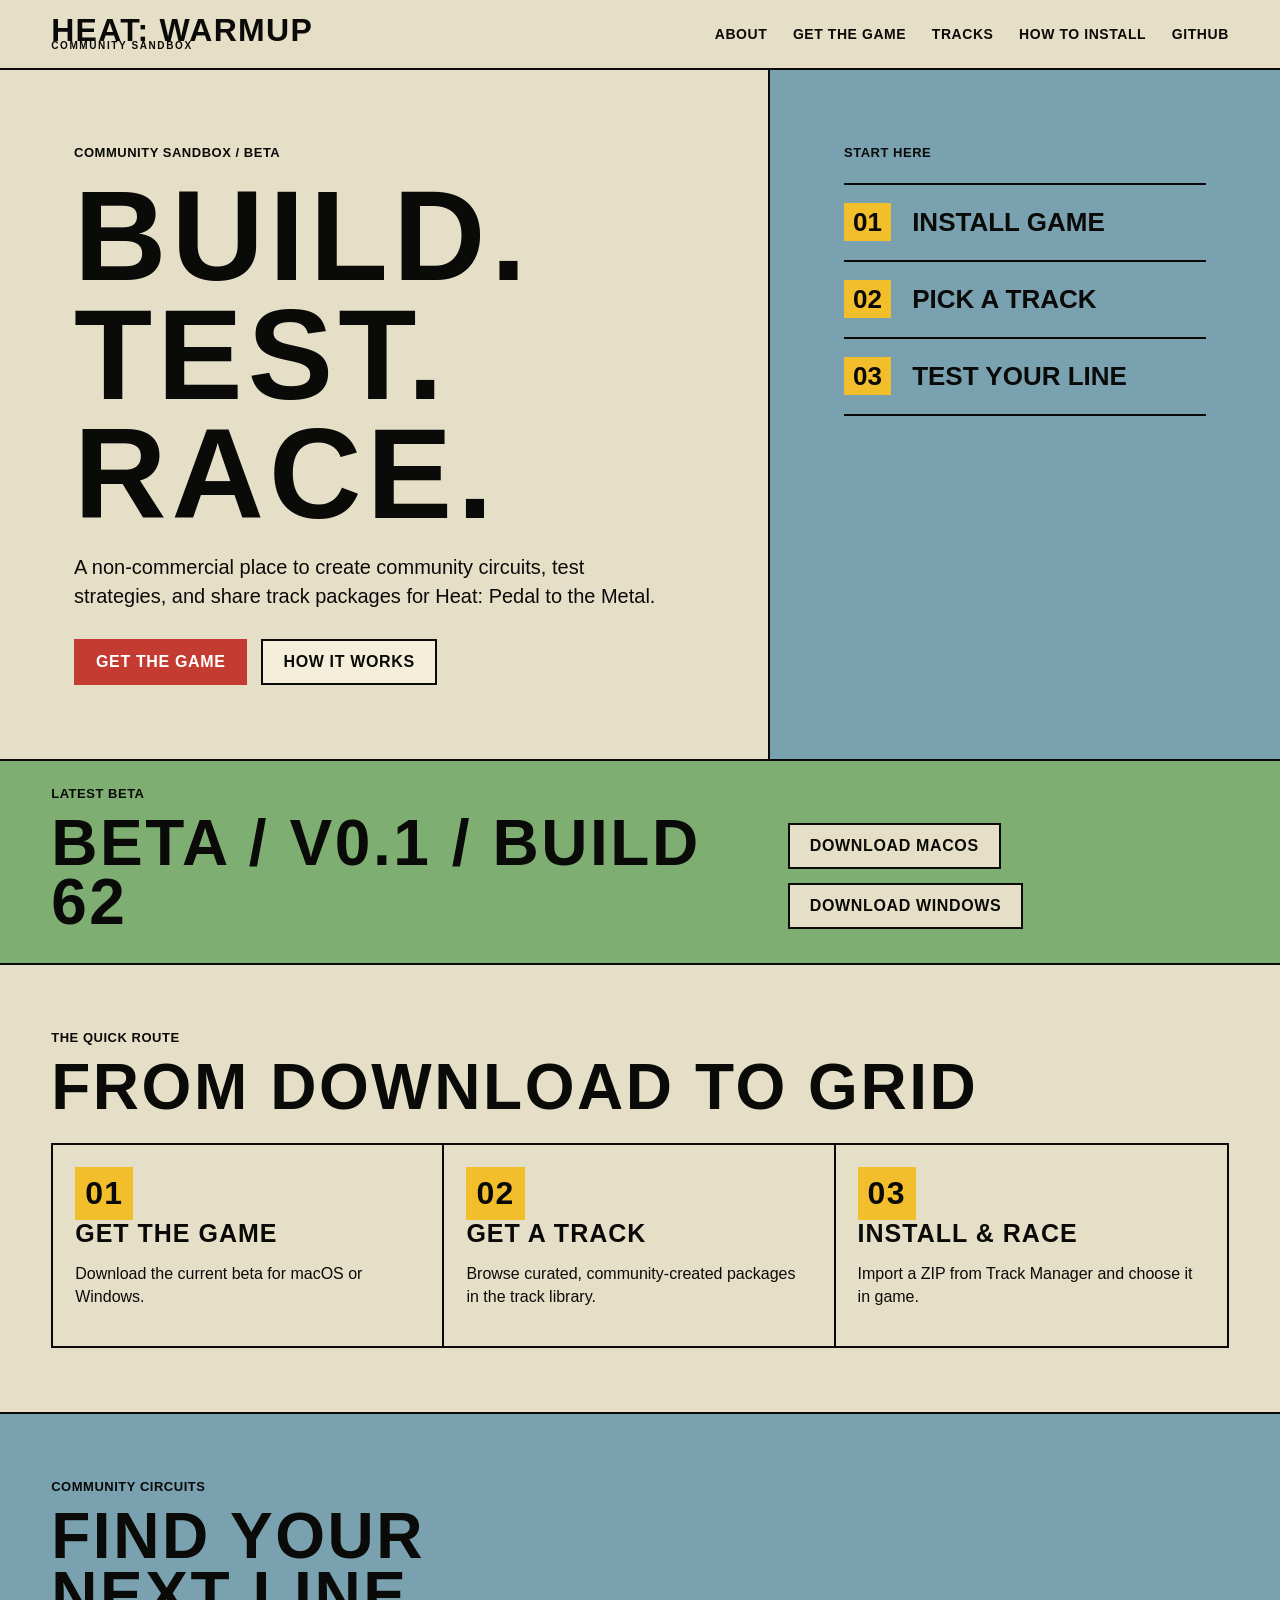
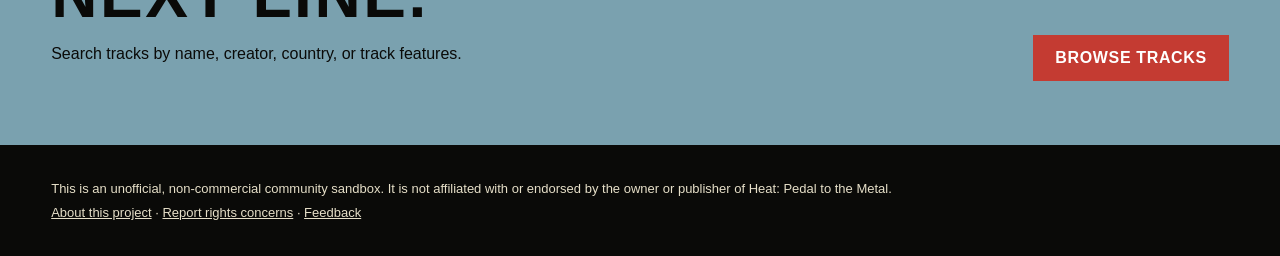
==== index.html @ 840466ec "Publish the community site and the first four supported tracks. Friends can download the game and th" ====
<!doctype html>
<html lang="en">
<head>
  <meta charset="utf-8">
  <meta name="viewport" content="width=device-width, initial-scale=1">
  <meta name="description" content="A non-commercial sandbox for community-created race tracks and strategy testing.">
  <title>HEAT: WARMUP — Community Sandbox</title>
  <link rel="stylesheet" href="assets/site.css">
</head>
<body>
  <a class="skip-link" href="#main">Skip to content</a>
  <header class="site-header">
    <a class="brand" href="index.html">HEAT: WARMUP <small>COMMUNITY SANDBOX</small></a>
    <nav aria-label="Main navigation">
      <a href="about.html">About</a><a href="#download">Get the game</a><a href="tracks.html">Tracks</a><a href="guide.html">How to install</a><a href="https://github.com/w1nterl0ng/heat-public">GitHub</a>
    </nav>
  </header>
  <main id="main">
    <section class="hero grid">
      <div>
        <p class="eyebrow">COMMUNITY SANDBOX / BETA</p>
        <h1>BUILD.<br>TEST.<br>RACE.</h1>
        <p class="lead">A non-commercial place to create community circuits, test strategies, and share track packages for Heat: Pedal to the Metal.</p>
        <div class="actions"><a class="button red" href="#download">GET THE GAME</a><a class="button" href="guide.html">HOW IT WORKS</a></div>
      </div>
      <aside class="pit-card" aria-label="Sandbox objectives">
        <p class="eyebrow">START HERE</p>
        <ol><li><b>01</b> INSTALL GAME</li><li><b>02</b> PICK A TRACK</li><li><b>03</b> TEST YOUR LINE</li></ol>
      </aside>
    </section>
    <section id="download" class="band green">
      <div><p class="eyebrow">LATEST BETA</p><h2 data-release-version>CHECKING RELEASE…</h2></div>
      <div class="platform-links" data-release-links><a class="button light" href="https://github.com/w1nterl0ng/heat-public/releases">VIEW DOWNLOADS</a></div>
    </section>
    <section class="section">
      <p class="eyebrow">THE QUICK ROUTE</p><h2>FROM DOWNLOAD TO GRID</h2>
      <div class="steps">
        <article><span>01</span><h3>GET THE GAME</h3><p>Download the current beta for macOS or Windows.</p></article>
        <article><span>02</span><h3>GET A TRACK</h3><p>Browse curated, community-created packages in the track library.</p></article>
        <article><span>03</span><h3>INSTALL & RACE</h3><p>Import a ZIP from Track Manager and choose it in game.</p></article>
      </div>
    </section>
    <section class="callout grid">
      <div><p class="eyebrow">COMMUNITY CIRCUITS</p><h2>FIND YOUR<br>NEXT LINE.</h2><p>Search tracks by name, creator, country, or track features.</p></div>
      <a class="button red align-end" href="tracks.html">BROWSE TRACKS</a>
    </section>
  </main>
  <footer><p>This is an unofficial, non-commercial community sandbox. It is not affiliated with or endorsed by the owner or publisher of Heat: Pedal to the Metal.</p><p><a href="about.html">About this project</a> · <a href="rights.html">Report rights concerns</a> · <a href="https://github.com/w1nterl0ng/heat-public/issues">Feedback</a></p></footer>
  <script src="assets/site.js"></script>
</body>
</html>
---- assets/site.css ----
:root{--paper:#e6dfc8;--panel:#f4eedb;--ink:#0a0a08;--line:#5e5b52;--green:#7eae72;--blue:#7aa1af;--red:#c43b32;--yellow:#f2be2b;--muted:#8e8772;--display:"Arial Narrow","Roboto Condensed",Impact,sans-serif;--body:Arial,Helvetica,sans-serif}
*{box-sizing:border-box}html{scroll-behavior:smooth}body{margin:0;background:var(--paper);color:var(--ink);font-family:var(--body);line-height:1.45}.skip-link{position:absolute;left:-999px}.skip-link:focus{left:1rem;top:1rem;background:white;padding:.5rem;z-index:9}a{color:inherit}a:focus-visible,button:focus-visible,input:focus-visible{outline:3px solid var(--blue);outline-offset:3px}.site-header{border-bottom:2px solid var(--ink);display:flex;align-items:center;justify-content:space-between;min-height:70px;padding:10px clamp(18px,4vw,54px);gap:20px}.brand,.site-header nav a,h1,h2,h3,.eyebrow,.button,.steps span,.filter,.track-meta{font-family:var(--display);font-weight:800;letter-spacing:.04em}.brand{font-size:32px;line-height:.75;text-decoration:none}.brand small{display:block;font-family:var(--body);font-size:10px;letter-spacing:.16em}.site-header nav{display:flex;gap:clamp(10px,2vw,28px);font-size:14px;text-transform:uppercase}.site-header nav a{text-decoration:none}.site-header nav a:hover{text-decoration:underline}.grid{display:grid;grid-template-columns:3fr 2fr}.hero{min-height:450px;border-bottom:2px solid var(--ink)}.hero>div,.hero aside{padding:clamp(30px,6vw,74px)}.hero aside{border-left:2px solid var(--ink);background:var(--blue)}.eyebrow{font-size:13px;margin:0 0 10px}h1,h2,h3{line-height:.93;margin:.1em 0;text-transform:uppercase}h1{font-size:clamp(66px,10vw,140px)}h2{font-size:clamp(40px,5vw,70px)}h3{font-size:25px}.lead{max-width:590px;font-size:20px}.actions,.platform-links{display:flex;gap:14px;flex-wrap:wrap;margin-top:28px}.button{display:inline-block;border:2px solid var(--ink);padding:13px 20px;text-decoration:none;font-size:16px;line-height:1;background:var(--panel)}.button:hover{background:var(--ink);color:var(--paper)}.button.red{background:var(--red);color:white;border-color:var(--red)}.button.light{background:var(--paper)}.pit-card ol{list-style:none;padding:0;margin:20px 0}.pit-card li{border-top:2px solid var(--ink);font:700 26px var(--display);padding:22px 0}.pit-card li:last-child{border-bottom:2px solid var(--ink)}.pit-card b{background:var(--yellow);padding:4px 9px;margin-right:14px}.band{padding:24px clamp(18px,4vw,54px);display:flex;justify-content:space-between;align-items:center;gap:25px;border-bottom:2px solid var(--ink)}.green{background:var(--green)}.section,.callout{padding:clamp(35px,5vw,70px) clamp(18px,4vw,54px);border-bottom:2px solid var(--ink)}.steps{display:grid;grid-template-columns:repeat(3,1fr);border:2px solid var(--ink);margin-top:26px}.steps article{padding:22px;border-right:2px solid var(--ink)}.steps article:last-child{border:0}.steps span{display:inline-block;background:var(--yellow);font-size:32px;padding:3px 10px}.callout{background:var(--blue);align-items:end}.align-end{justify-self:end}footer{padding:28px clamp(18px,4vw,54px);background:var(--ink);color:var(--paper);font-size:13px}footer p{max-width:900px;margin:.4em 0}
.page-header{padding:45px clamp(18px,4vw,54px);border-bottom:2px solid var(--ink)}.page-header p{max-width:720px}.library{padding:25px clamp(18px,4vw,54px)}.search-row{display:flex;gap:14px;flex-wrap:wrap;margin-bottom:20px}.search-row input{background:var(--panel);border:2px solid var(--ink);padding:12px;font:700 16px var(--display);min-width:min(100%,390px)}.filter{border:2px solid var(--ink);background:var(--paper);padding:10px 14px;cursor:pointer}.filter[aria-pressed=true]{background:var(--yellow)}.track-grid{display:grid;grid-template-columns:repeat(auto-fill,minmax(290px,1fr));border-left:2px solid var(--ink);border-top:2px solid var(--ink)}.track-card{scroll-margin-top:16px;background:var(--panel);border-right:2px solid var(--ink);border-bottom:2px solid var(--ink);display:flex;flex-direction:column}.track-card img{width:100%;aspect-ratio:2/1;object-fit:cover;border-bottom:2px solid var(--ink);background:var(--muted)}.track-card>div{padding:16px}.track-card h2{font-size:40px}.track-meta{font-size:13px}.tags{display:flex;gap:7px;flex-wrap:wrap;margin:12px 0}.tag{background:var(--blue);padding:3px 7px;font:700 11px var(--display)}.track-card .button{margin-top:auto;align-self:flex-start}.empty{border:2px solid var(--ink);padding:35px;background:var(--panel)}.guide,.legal{max-width:880px;padding:clamp(30px,5vw,70px) clamp(18px,4vw,54px);margin:auto}.guide h2,.legal h2{font-size:38px;margin-top:42px}.guide ol{padding-left:25px}.guide li{margin:12px 0}.notice{padding:18px;border:2px solid var(--ink);background:var(--yellow)}.status{font:700 15px var(--display)}
.page-header{padding:45px clamp(18px,4vw,54px);border-bottom:2px solid var(--ink)}.page-header p{max-width:720px}.library{padding:25px clamp(18px,4vw,54px)}.search-row{display:flex;gap:14px;flex-wrap:wrap;margin-bottom:20px}.search-row input{background:var(--panel);border:2px solid var(--ink);padding:12px;font:700 16px var(--display);min-width:min(100%,390px)}.filter{border:2px solid var(--ink);background:var(--paper);padding:10px 14px;cursor:pointer}.filter[aria-pressed=true]{background:var(--yellow)}.track-grid{display:grid;grid-template-columns:repeat(auto-fill,minmax(290px,1fr));border-left:2px solid var(--ink);border-top:2px solid var(--ink)}.track-card{scroll-margin-top:16px;background:var(--panel);border-right:2px solid var(--ink);border-bottom:2px solid var(--ink);display:flex;flex-direction:column}.track-card img{width:100%;aspect-ratio:2/1;object-fit:cover;border-bottom:2px solid var(--ink);background:var(--muted)}.track-card>div{padding:16px}.track-card h2{font-size:40px}.track-meta{font-size:13px}.tags{display:flex;gap:7px;flex-wrap:wrap;margin:12px 0}.tag{background:var(--blue);padding:3px 7px;font:700 11px var(--display)}.track-card .button{margin-top:auto;align-self:flex-start}.empty{border:2px solid var(--ink);padding:35px;background:var(--panel)}.guide,.legal{max-width:980px;padding:clamp(30px,5vw,70px) clamp(18px,4vw,54px);margin:auto}.guide h2,.legal h2{font-size:38px;margin-top:42px}.guide ol{padding-left:25px}.guide li{margin:12px 0}.notice{padding:18px;border:2px solid var(--ink);background:var(--yellow)}.status{font:700 15px var(--display)}.guide-step{display:grid;grid-template-columns:minmax(220px,1fr) minmax(350px,1.4fr);gap:28px;align-items:center;padding:38px 0;border-top:2px solid var(--ink)}.guide-step:first-of-type{margin-top:36px}.guide-step.reverse{grid-template-columns:minmax(350px,1.4fr) minmax(220px,1fr)}.guide-step.reverse>div{order:2}.guide-step.reverse>img{order:1}.guide-step h2{margin-top:0}.guide-step img{display:block;width:100%;border:2px solid var(--ink);background:var(--panel)}
@media(max-width:720px){.site-header{align-items:flex-start;flex-direction:column}.site-header nav{flex-wrap:wrap}.grid{grid-template-columns:1fr}.hero aside{border-left:0;border-top:2px solid var(--ink)}.band{align-items:flex-start;flex-direction:column}.steps{grid-template-columns:1fr}.steps article{border-right:0;border-bottom:2px solid var(--ink)}.steps article:last-child{border-bottom:0}.align-end{justify-self:start}.track-grid{grid-template-columns:1fr}.guide-step,.guide-step.reverse{grid-template-columns:1fr}.guide-step.reverse>div,.guide-step.reverse>img{order:initial}}@media(prefers-reduced-motion:reduce){html{scroll-behavior:auto}}
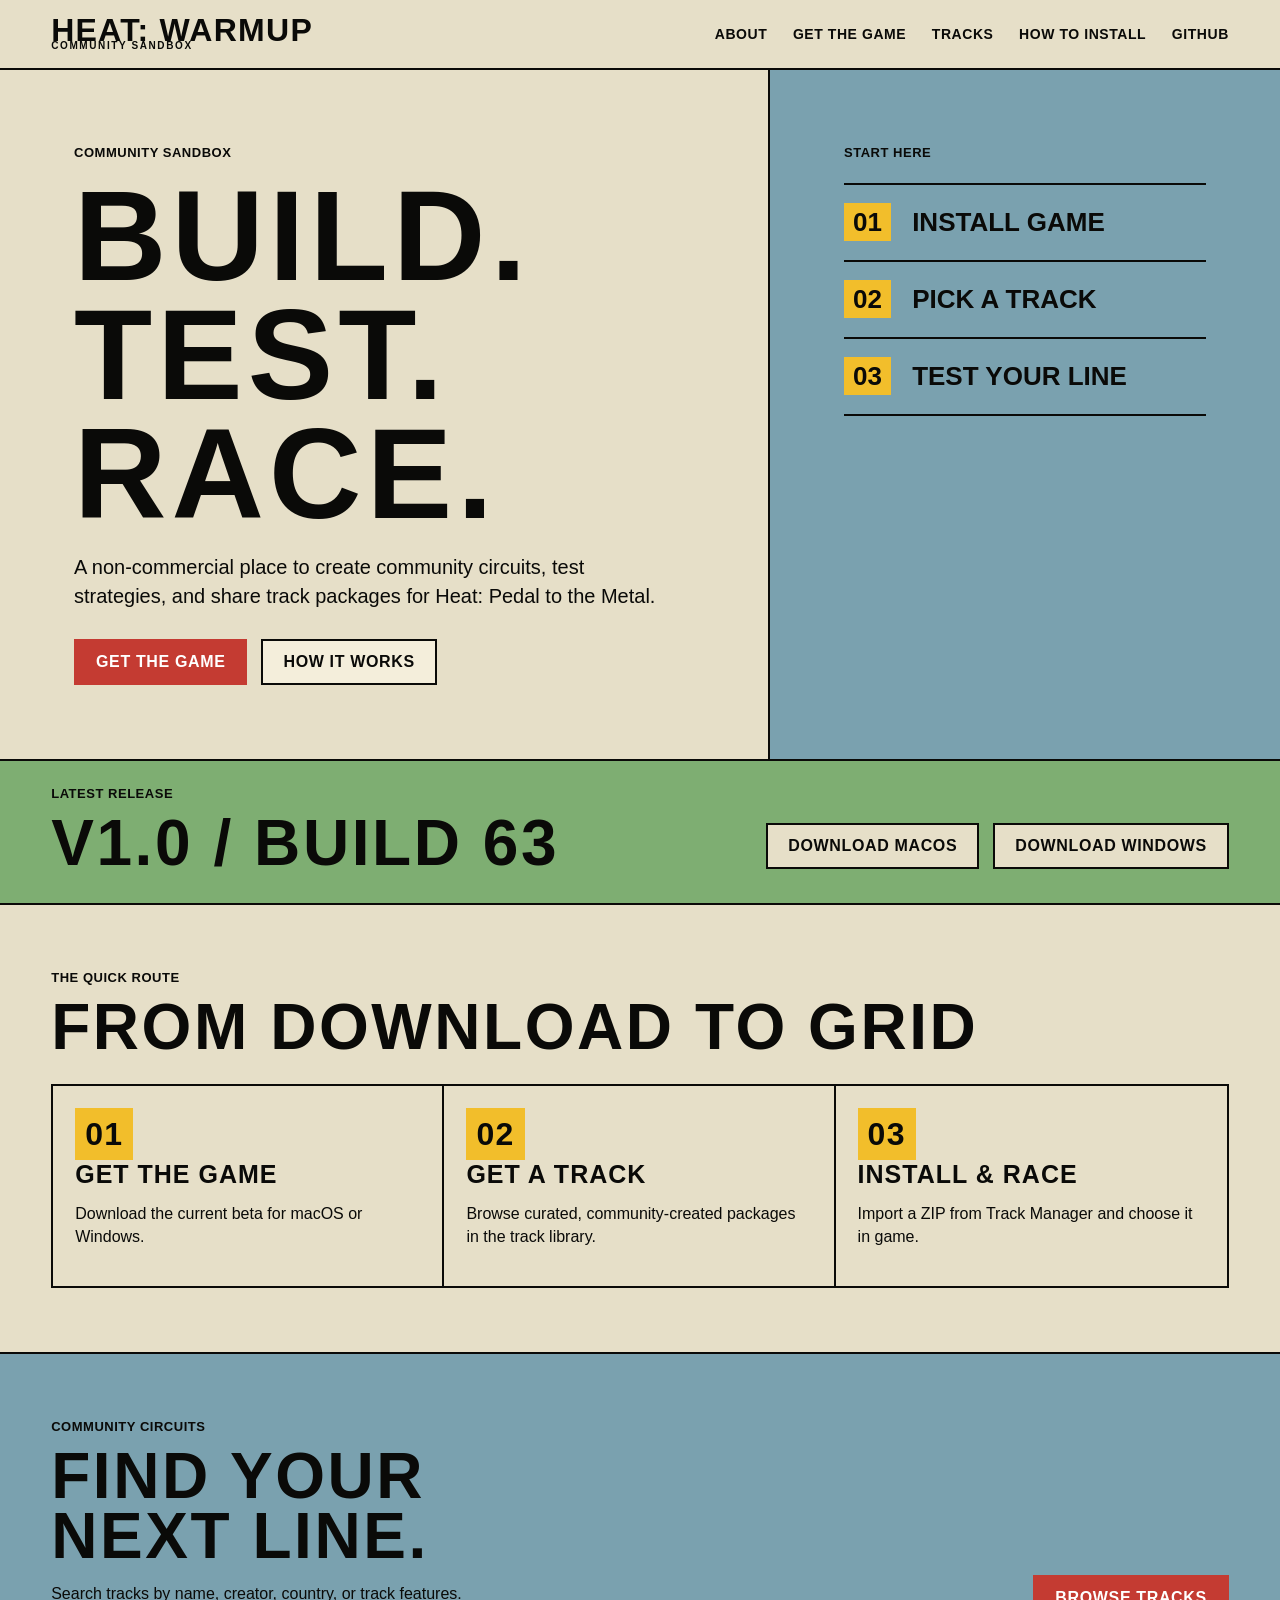
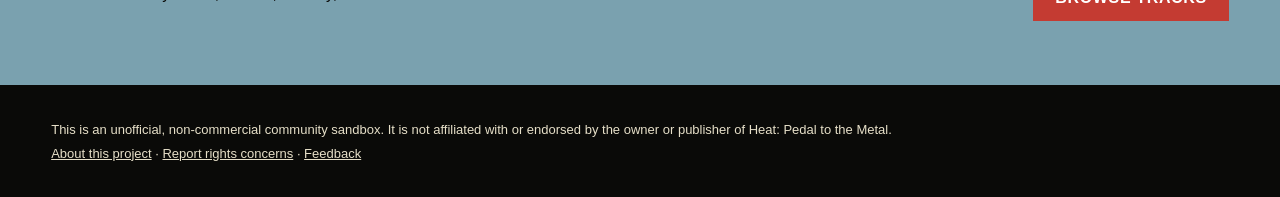
==== commit 936ec04b: "Label the download as the current release. The site now points at v1.0 build 63, so the homepage sho" ====
--- a/index.html
+++ b/index.html
@@ -18,7 +18,7 @@
   <main id="main">
     <section class="hero grid">
       <div>
-        <p class="eyebrow">COMMUNITY SANDBOX / BETA</p>
+        <p class="eyebrow">COMMUNITY SANDBOX</p>
         <h1>BUILD.<br>TEST.<br>RACE.</h1>
         <p class="lead">A non-commercial place to create community circuits, test strategies, and share track packages for Heat: Pedal to the Metal.</p>
         <div class="actions"><a class="button red" href="#download">GET THE GAME</a><a class="button" href="guide.html">HOW IT WORKS</a></div>
@@ -29,7 +29,7 @@
       </aside>
     </section>
     <section id="download" class="band green">
-      <div><p class="eyebrow">LATEST BETA</p><h2 data-release-version>CHECKING RELEASE…</h2></div>
+      <div><p class="eyebrow">LATEST RELEASE</p><h2 data-release-version>CHECKING RELEASE…</h2></div>
       <div class="platform-links" data-release-links><a class="button light" href="https://github.com/w1nterl0ng/heat-public/releases">VIEW DOWNLOADS</a></div>
     </section>
     <section class="section">
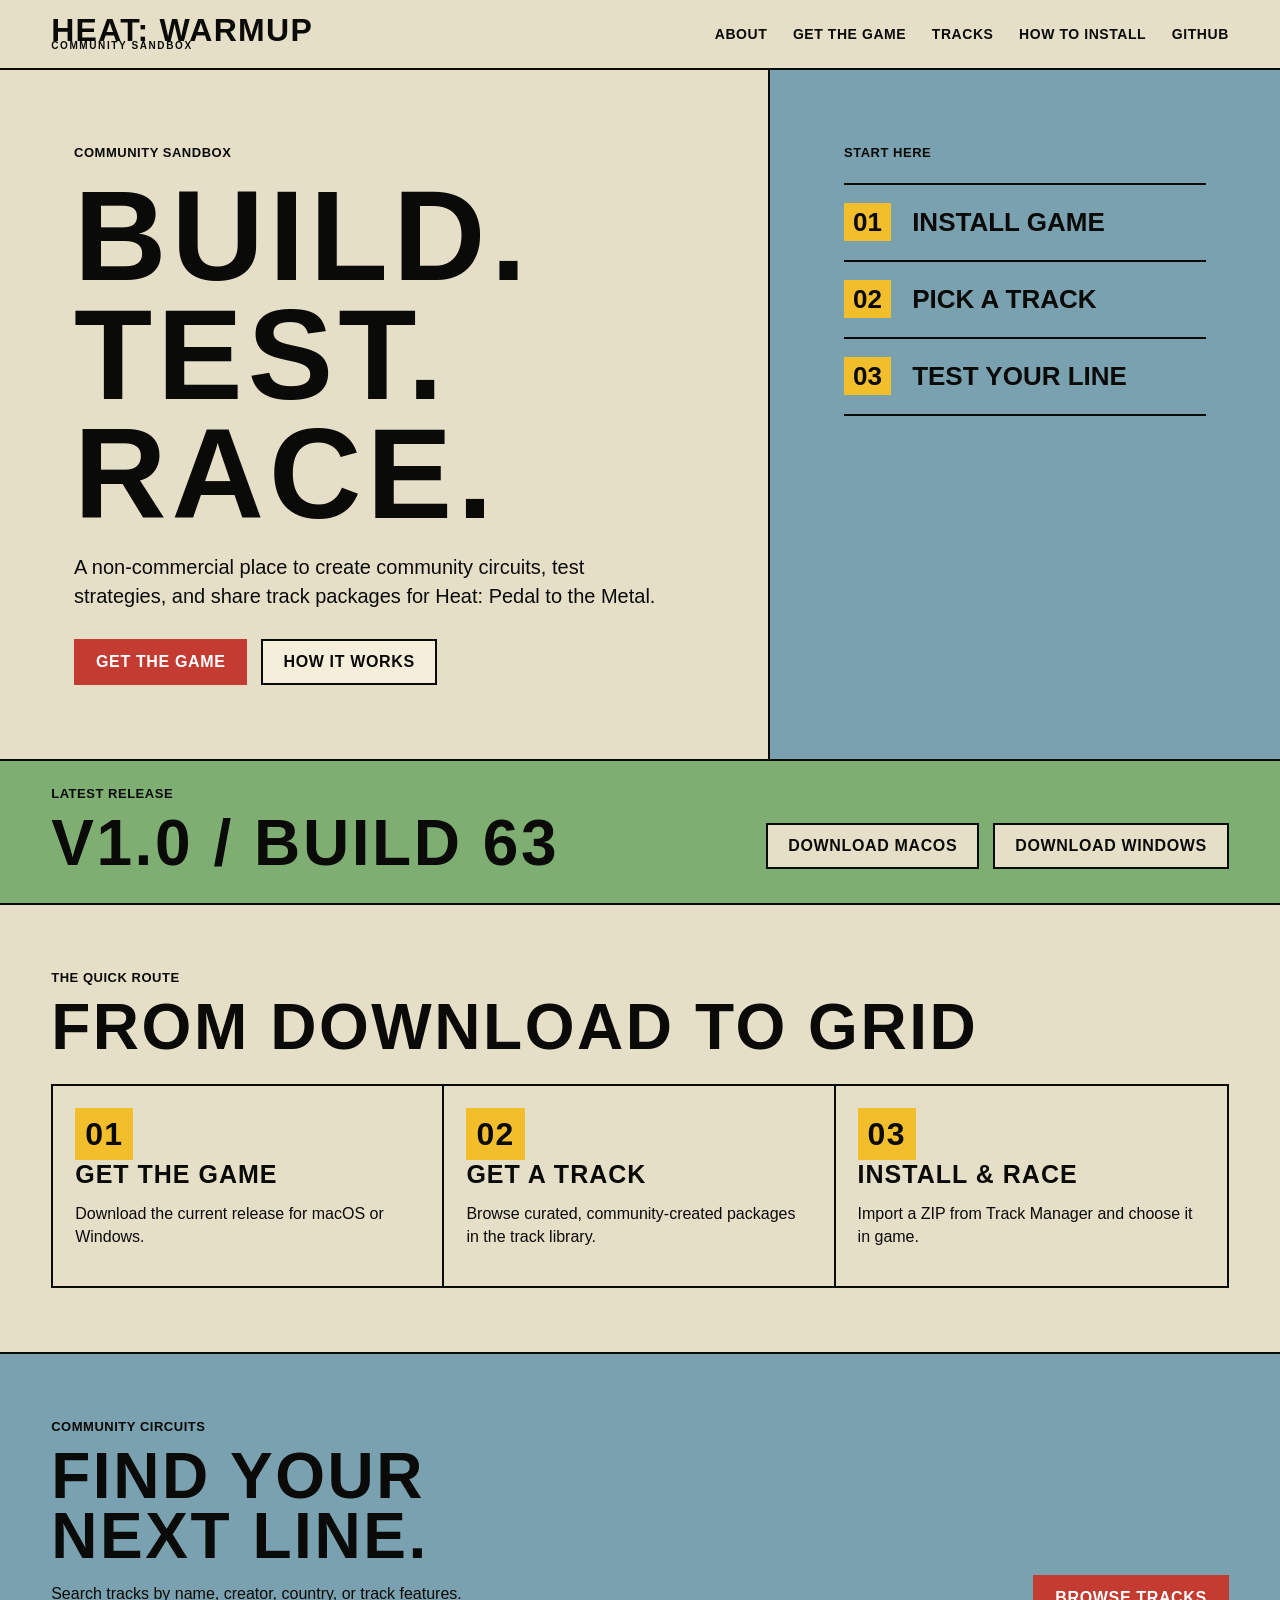
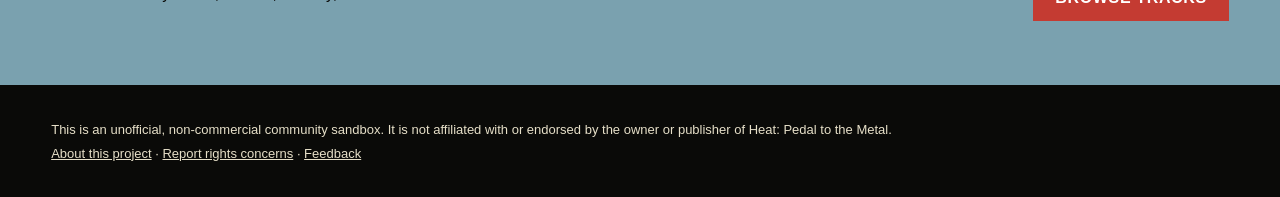
==== commit 5b554c07: "Call the download the current release. Co-authored-by: Cursor <cursoragent@cursor.com>" ====
--- a/index.html
+++ b/index.html
@@ -35,7 +35,7 @@
     <section class="section">
       <p class="eyebrow">THE QUICK ROUTE</p><h2>FROM DOWNLOAD TO GRID</h2>
       <div class="steps">
-        <article><span>01</span><h3>GET THE GAME</h3><p>Download the current beta for macOS or Windows.</p></article>
+        <article><span>01</span><h3>GET THE GAME</h3><p>Download the current release for macOS or Windows.</p></article>
         <article><span>02</span><h3>GET A TRACK</h3><p>Browse curated, community-created packages in the track library.</p></article>
         <article><span>03</span><h3>INSTALL & RACE</h3><p>Import a ZIP from Track Manager and choose it in game.</p></article>
       </div>
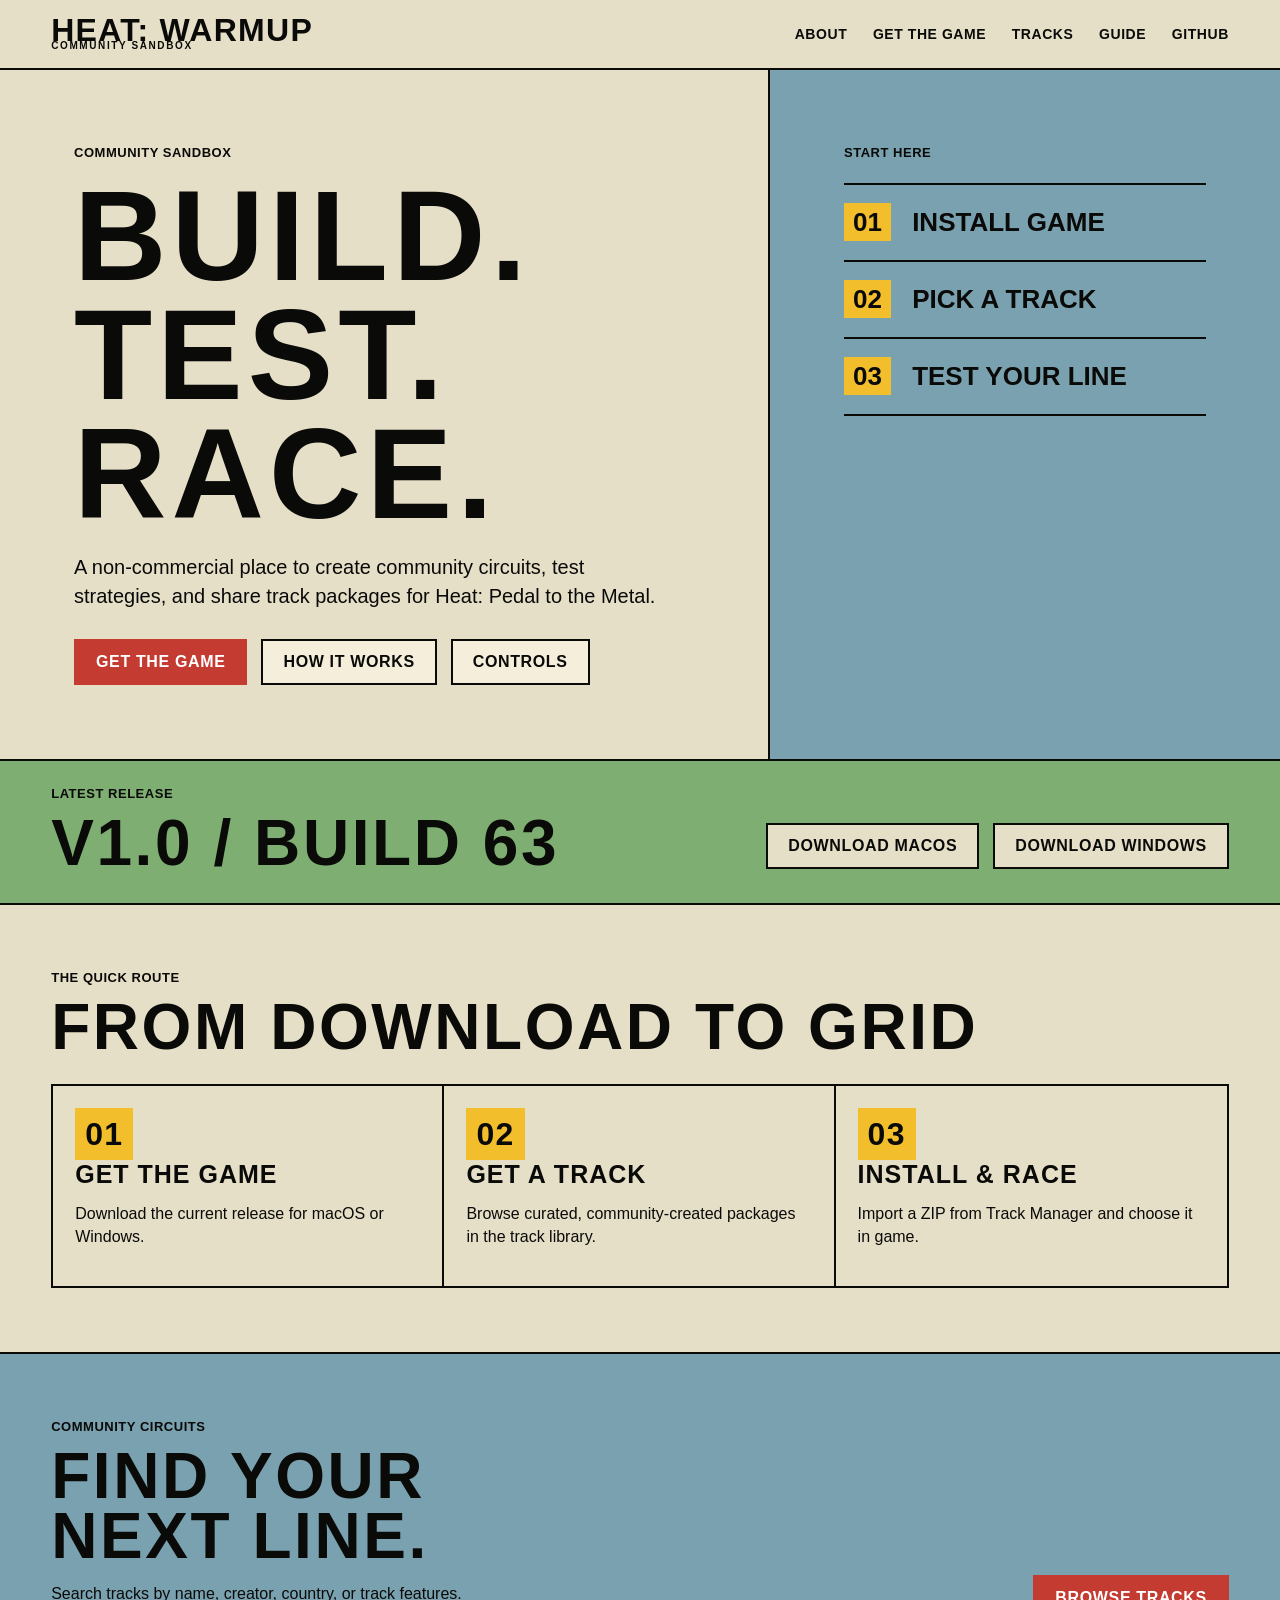
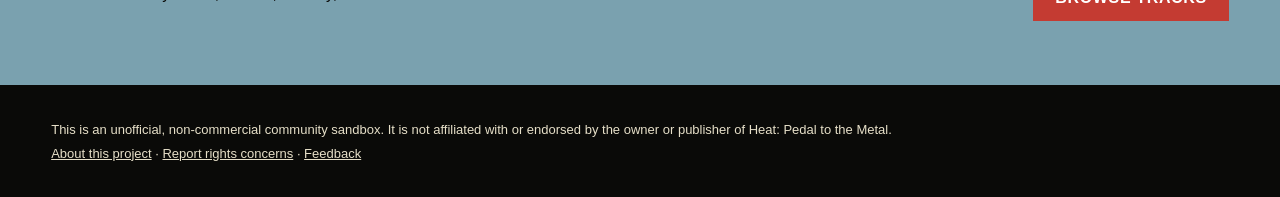
==== commit 86068a13: "Add in-game controls and gameplay tips to the guide. Document keyboard shortcuts, mouse/camera contr" ====
--- a/index.html
+++ b/index.html
@@ -12,7 +12,7 @@
   <header class="site-header">
     <a class="brand" href="index.html">HEAT: WARMUP <small>COMMUNITY SANDBOX</small></a>
     <nav aria-label="Main navigation">
-      <a href="about.html">About</a><a href="#download">Get the game</a><a href="tracks.html">Tracks</a><a href="guide.html">How to install</a><a href="https://github.com/w1nterl0ng/heat-public">GitHub</a>
+      <a href="about.html">About</a><a href="#download">Get the game</a><a href="tracks.html">Tracks</a><a href="guide.html">Guide</a><a href="https://github.com/w1nterl0ng/heat-public">GitHub</a>
     </nav>
   </header>
   <main id="main">
@@ -21,7 +21,7 @@
         <p class="eyebrow">COMMUNITY SANDBOX</p>
         <h1>BUILD.<br>TEST.<br>RACE.</h1>
         <p class="lead">A non-commercial place to create community circuits, test strategies, and share track packages for Heat: Pedal to the Metal.</p>
-        <div class="actions"><a class="button red" href="#download">GET THE GAME</a><a class="button" href="guide.html">HOW IT WORKS</a></div>
+        <div class="actions"><a class="button red" href="#download">GET THE GAME</a><a class="button" href="guide.html">HOW IT WORKS</a><a class="button" href="guide.html#controls">CONTROLS</a></div>
       </div>
       <aside class="pit-card" aria-label="Sandbox objectives">
         <p class="eyebrow">START HERE</p>
--- a/assets/site.css
+++ b/assets/site.css
@@ -2,4 +2,9 @@
 *{box-sizing:border-box}html{scroll-behavior:smooth}body{margin:0;background:var(--paper);color:var(--ink);font-family:var(--body);line-height:1.45}.skip-link{position:absolute;left:-999px}.skip-link:focus{left:1rem;top:1rem;background:white;padding:.5rem;z-index:9}a{color:inherit}a:focus-visible,button:focus-visible,input:focus-visible{outline:3px solid var(--blue);outline-offset:3px}.site-header{border-bottom:2px solid var(--ink);display:flex;align-items:center;justify-content:space-between;min-height:70px;padding:10px clamp(18px,4vw,54px);gap:20px}.brand,.site-header nav a,h1,h2,h3,.eyebrow,.button,.steps span,.filter,.track-meta{font-family:var(--display);font-weight:800;letter-spacing:.04em}.brand{font-size:32px;line-height:.75;text-decoration:none}.brand small{display:block;font-family:var(--body);font-size:10px;letter-spacing:.16em}.site-header nav{display:flex;gap:clamp(10px,2vw,28px);font-size:14px;text-transform:uppercase}.site-header nav a{text-decoration:none}.site-header nav a:hover{text-decoration:underline}.grid{display:grid;grid-template-columns:3fr 2fr}.hero{min-height:450px;border-bottom:2px solid var(--ink)}.hero>div,.hero aside{padding:clamp(30px,6vw,74px)}.hero aside{border-left:2px solid var(--ink);background:var(--blue)}.eyebrow{font-size:13px;margin:0 0 10px}h1,h2,h3{line-height:.93;margin:.1em 0;text-transform:uppercase}h1{font-size:clamp(66px,10vw,140px)}h2{font-size:clamp(40px,5vw,70px)}h3{font-size:25px}.lead{max-width:590px;font-size:20px}.actions,.platform-links{display:flex;gap:14px;flex-wrap:wrap;margin-top:28px}.button{display:inline-block;border:2px solid var(--ink);padding:13px 20px;text-decoration:none;font-size:16px;line-height:1;background:var(--panel)}.button:hover{background:var(--ink);color:var(--paper)}.button.red{background:var(--red);color:white;border-color:var(--red)}.button.light{background:var(--paper)}.pit-card ol{list-style:none;padding:0;margin:20px 0}.pit-card li{border-top:2px solid var(--ink);font:700 26px var(--display);padding:22px 0}.pit-card li:last-child{border-bottom:2px solid var(--ink)}.pit-card b{background:var(--yellow);padding:4px 9px;margin-right:14px}.band{padding:24px clamp(18px,4vw,54px);display:flex;justify-content:space-between;align-items:center;gap:25px;border-bottom:2px solid var(--ink)}.green{background:var(--green)}.section,.callout{padding:clamp(35px,5vw,70px) clamp(18px,4vw,54px);border-bottom:2px solid var(--ink)}.steps{display:grid;grid-template-columns:repeat(3,1fr);border:2px solid var(--ink);margin-top:26px}.steps article{padding:22px;border-right:2px solid var(--ink)}.steps article:last-child{border:0}.steps span{display:inline-block;background:var(--yellow);font-size:32px;padding:3px 10px}.callout{background:var(--blue);align-items:end}.align-end{justify-self:end}footer{padding:28px clamp(18px,4vw,54px);background:var(--ink);color:var(--paper);font-size:13px}footer p{max-width:900px;margin:.4em 0}
 .page-header{padding:45px clamp(18px,4vw,54px);border-bottom:2px solid var(--ink)}.page-header p{max-width:720px}.library{padding:25px clamp(18px,4vw,54px)}.search-row{display:flex;gap:14px;flex-wrap:wrap;margin-bottom:20px}.search-row input{background:var(--panel);border:2px solid var(--ink);padding:12px;font:700 16px var(--display);min-width:min(100%,390px)}.filter{border:2px solid var(--ink);background:var(--paper);padding:10px 14px;cursor:pointer}.filter[aria-pressed=true]{background:var(--yellow)}.track-grid{display:grid;grid-template-columns:repeat(auto-fill,minmax(290px,1fr));border-left:2px solid var(--ink);border-top:2px solid var(--ink)}.track-card{scroll-margin-top:16px;background:var(--panel);border-right:2px solid var(--ink);border-bottom:2px solid var(--ink);display:flex;flex-direction:column}.track-card img{width:100%;aspect-ratio:2/1;object-fit:cover;border-bottom:2px solid var(--ink);background:var(--muted)}.track-card>div{padding:16px}.track-card h2{font-size:40px}.track-meta{font-size:13px}.tags{display:flex;gap:7px;flex-wrap:wrap;margin:12px 0}.tag{background:var(--blue);padding:3px 7px;font:700 11px var(--display)}.track-card .button{margin-top:auto;align-self:flex-start}.empty{border:2px solid var(--ink);padding:35px;background:var(--panel)}.guide,.legal{max-width:880px;padding:clamp(30px,5vw,70px) clamp(18px,4vw,54px);margin:auto}.guide h2,.legal h2{font-size:38px;margin-top:42px}.guide ol{padding-left:25px}.guide li{margin:12px 0}.notice{padding:18px;border:2px solid var(--ink);background:var(--yellow)}.status{font:700 15px var(--display)}
 .page-header{padding:45px clamp(18px,4vw,54px);border-bottom:2px solid var(--ink)}.page-header p{max-width:720px}.library{padding:25px clamp(18px,4vw,54px)}.search-row{display:flex;gap:14px;flex-wrap:wrap;margin-bottom:20px}.search-row input{background:var(--panel);border:2px solid var(--ink);padding:12px;font:700 16px var(--display);min-width:min(100%,390px)}.filter{border:2px solid var(--ink);background:var(--paper);padding:10px 14px;cursor:pointer}.filter[aria-pressed=true]{background:var(--yellow)}.track-grid{display:grid;grid-template-columns:repeat(auto-fill,minmax(290px,1fr));border-left:2px solid var(--ink);border-top:2px solid var(--ink)}.track-card{scroll-margin-top:16px;background:var(--panel);border-right:2px solid var(--ink);border-bottom:2px solid var(--ink);display:flex;flex-direction:column}.track-card img{width:100%;aspect-ratio:2/1;object-fit:cover;border-bottom:2px solid var(--ink);background:var(--muted)}.track-card>div{padding:16px}.track-card h2{font-size:40px}.track-meta{font-size:13px}.tags{display:flex;gap:7px;flex-wrap:wrap;margin:12px 0}.tag{background:var(--blue);padding:3px 7px;font:700 11px var(--display)}.track-card .button{margin-top:auto;align-self:flex-start}.empty{border:2px solid var(--ink);padding:35px;background:var(--panel)}.guide,.legal{max-width:980px;padding:clamp(30px,5vw,70px) clamp(18px,4vw,54px);margin:auto}.guide h2,.legal h2{font-size:38px;margin-top:42px}.guide ol{padding-left:25px}.guide li{margin:12px 0}.notice{padding:18px;border:2px solid var(--ink);background:var(--yellow)}.status{font:700 15px var(--display)}.guide-step{display:grid;grid-template-columns:minmax(220px,1fr) minmax(350px,1.4fr);gap:28px;align-items:center;padding:38px 0;border-top:2px solid var(--ink)}.guide-step:first-of-type{margin-top:36px}.guide-step.reverse{grid-template-columns:minmax(350px,1.4fr) minmax(220px,1fr)}.guide-step.reverse>div{order:2}.guide-step.reverse>img{order:1}.guide-step h2{margin-top:0}.guide-step img{display:block;width:100%;border:2px solid var(--ink);background:var(--panel)}
-@media(max-width:720px){.site-header{align-items:flex-start;flex-direction:column}.site-header nav{flex-wrap:wrap}.grid{grid-template-columns:1fr}.hero aside{border-left:0;border-top:2px solid var(--ink)}.band{align-items:flex-start;flex-direction:column}.steps{grid-template-columns:1fr}.steps article{border-right:0;border-bottom:2px solid var(--ink)}.steps article:last-child{border-bottom:0}.align-end{justify-self:start}.track-grid{grid-template-columns:1fr}.guide-step,.guide-step.reverse{grid-template-columns:1fr}.guide-step.reverse>div,.guide-step.reverse>img{order:initial}}@media(prefers-reduced-motion:reduce){html{scroll-behavior:auto}}
+.guide-jump{margin:18px 0 0;font:700 15px var(--display);letter-spacing:.04em;text-transform:uppercase}.guide-jump a{text-decoration:none;border-bottom:2px solid var(--ink)}.guide-jump a:hover{background:var(--yellow)}
+.controls{scroll-margin-top:20px;margin-top:56px;padding-top:42px;border-top:2px solid var(--ink)}.controls h3{font-size:22px;margin:36px 0 14px}.controls .lead{margin-bottom:8px}
+.command-table{width:100%;border-collapse:collapse;border:2px solid var(--ink);background:var(--panel);margin:0 0 10px}.command-table th,.command-table td{border-bottom:2px solid var(--ink);border-right:2px solid var(--ink);padding:12px 14px;text-align:left;vertical-align:top}.command-table th:last-child,.command-table td:last-child{border-right:0}.command-table tr:last-child td{border-bottom:0}.command-table th{font:800 13px var(--display);letter-spacing:.08em;text-transform:uppercase;background:var(--blue)}.command-table td:first-child{width:34%;min-width:9.5rem;white-space:nowrap}
+kbd{display:inline-block;border:2px solid var(--ink);background:var(--paper);padding:2px 8px;font:700 13px var(--display);letter-spacing:.04em;line-height:1.3;white-space:nowrap}
+.hint{color:var(--line);font-size:15px;margin:8px 0 0}.flow-list,.tip-list{padding-left:22px;margin:0 0 8px}.flow-list li,.tip-list li{margin:12px 0}.tip-list{border:2px solid var(--ink);background:var(--panel);padding:18px 18px 18px 40px}
+@media(max-width:720px){.site-header{align-items:flex-start;flex-direction:column}.site-header nav{flex-wrap:wrap}.grid{grid-template-columns:1fr}.hero aside{border-left:0;border-top:2px solid var(--ink)}.band{align-items:flex-start;flex-direction:column}.steps{grid-template-columns:1fr}.steps article{border-right:0;border-bottom:2px solid var(--ink)}.steps article:last-child{border-bottom:0}.align-end{justify-self:start}.track-grid{grid-template-columns:1fr}.guide-step,.guide-step.reverse{grid-template-columns:1fr}.guide-step.reverse>div,.guide-step.reverse>img{order:initial}.command-table td:first-child{width:auto;white-space:normal}}@media(prefers-reduced-motion:reduce){html{scroll-behavior:auto}}
